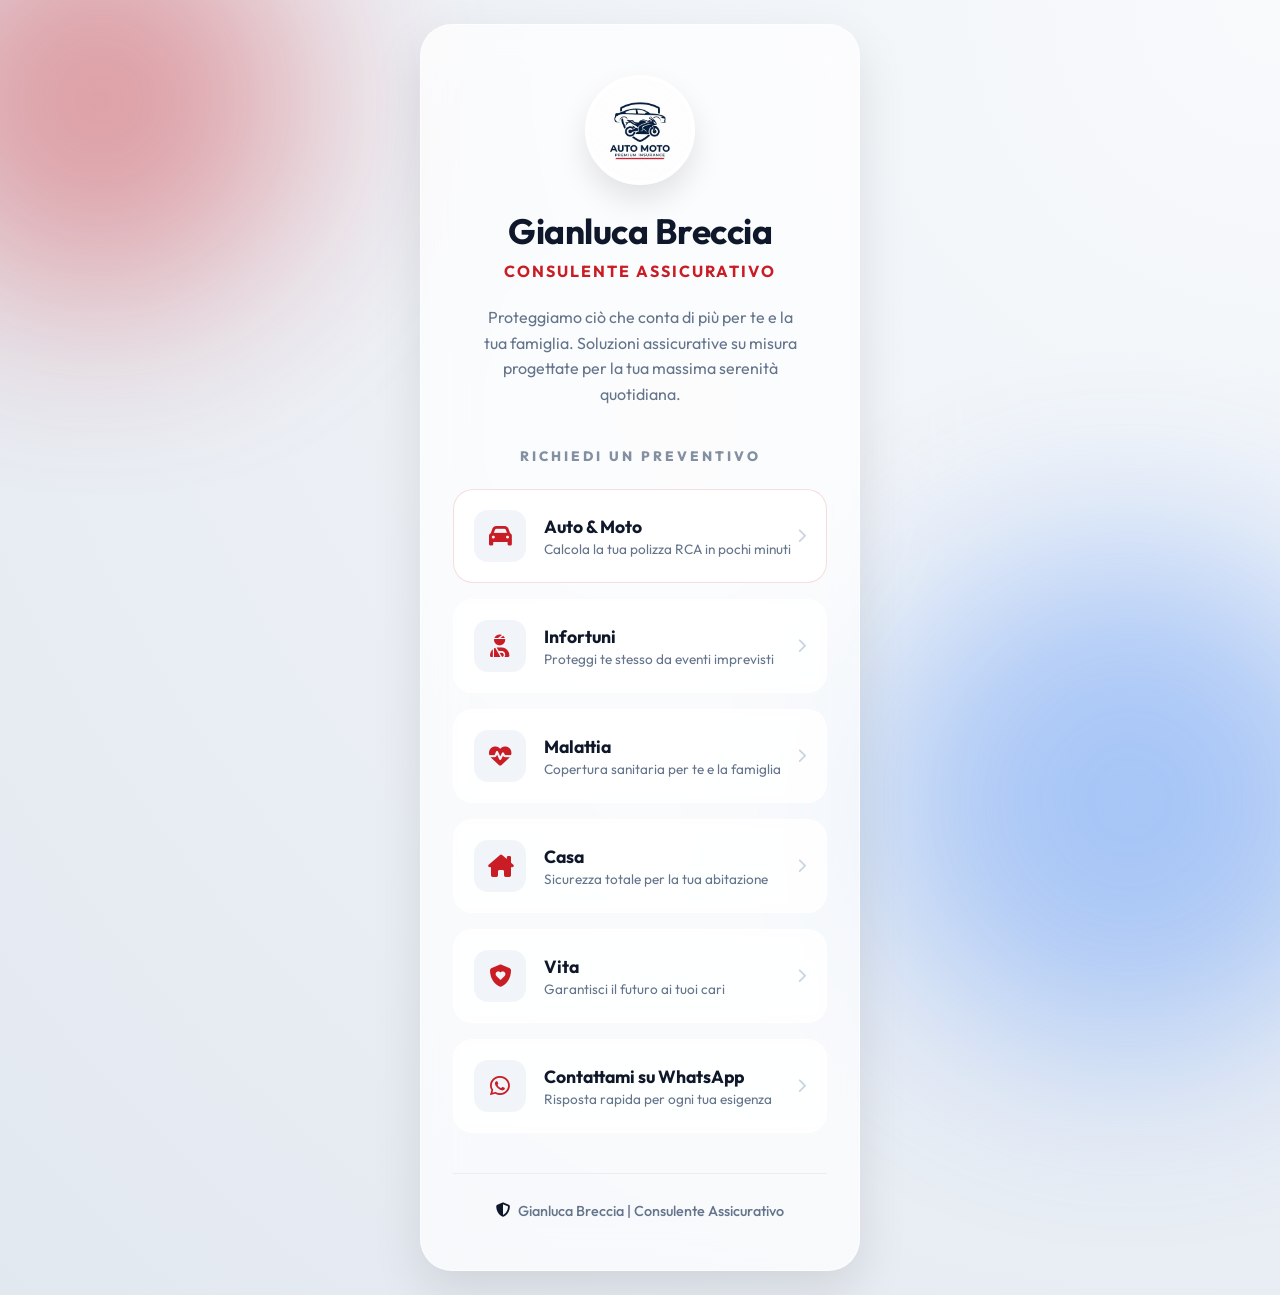
==== index.html @ ff823758 "Add files via upload" ====
<!DOCTYPE html>
<html lang="it">

<head>
    <meta charset="UTF-8">
    <meta name="viewport" content="width=device-width, initial-scale=1.0">
    <title>Gianluca Breccia | Consulente Assicurativo</title>
    <meta name="description"
        content="Gianluca Breccia, Consulente Assicurativo. Richiedi un preventivo per auto, infortuni, malattia, casa e vita. Soluzioni assicurative su misura.">
    <!-- Google Fonts -->
    <link rel="preconnect" href="https://fonts.googleapis.com">
    <link rel="preconnect" href="https://fonts.gstatic.com" crossorigin>
    <link href="https://fonts.googleapis.com/css2?family=Outfit:wght@300;400;500;600;700&display=swap" rel="stylesheet">
    <!-- Font Awesome for Icons -->
    <link rel="stylesheet" href="https://cdnjs.cloudflare.com/ajax/libs/font-awesome/6.4.0/css/all.min.css">
    <!-- Custom CSS -->
    <link rel="stylesheet" href="card-style.css">
</head>

<body>
    <div class="background-elements">
        <div class="blob blob-1"></div>
        <div class="blob blob-2"></div>
        <div class="blob blob-3"></div>
    </div>

    <main class="card-container">
        <div class="glass-card">
            <header class="card-header">
                <div class="profile-wrapper">
                    <div class="profile-image">
                        <img src="logo-auto-moto.png" alt="Logo Gianluca Breccia Assicuratore"
                            style="width: 100%; height: 100%; object-fit: cover; border-radius: 50%;">
                    </div>
                </div>
                <h1>Gianluca Breccia</h1>
                <p class="title">Consulente Assicurativo</p>
                <div class="bio">
                    <p>Proteggiamo ciò che conta di più per te e la tua famiglia. Soluzioni assicurative su misura
                        progettate per la tua massima serenità quotidiana.</p>
                </div>
            </header>

            <section class="links-section">
                <h2>Richiedi un Preventivo</h2>
                <div class="grid-links">

                    <a href="preventivo-auto.html" class="link-item highlight" id="btn-auto">
                        <div class="icon-box">
                            <i class="fa-solid fa-car"></i>
                        </div>
                        <div class="link-info">
                            <span class="link-title">Auto & Moto</span>
                            <span class="link-desc">Calcola la tua polizza RCA in pochi minuti</span>
                        </div>
                        <i class="fa-solid fa-chevron-right arrow"></i>
                    </a>

                    <a href="preventivo-infortuni.html" class="link-item" id="btn-infortuni">
                        <div class="icon-box">
                            <i class="fa-solid fa-user-injured"></i>
                        </div>
                        <div class="link-info">
                            <span class="link-title">Infortuni</span>
                            <span class="link-desc">Proteggi te stesso da eventi imprevisti</span>
                        </div>
                        <i class="fa-solid fa-chevron-right arrow"></i>
                    </a>

                    <a href="preventivo-malattia.html" class="link-item" id="btn-malattia">
                        <div class="icon-box">
                            <i class="fa-solid fa-heart-pulse"></i>
                        </div>
                        <div class="link-info">
                            <span class="link-title">Malattia</span>
                            <span class="link-desc">Copertura sanitaria per te e la famiglia</span>
                        </div>
                        <i class="fa-solid fa-chevron-right arrow"></i>
                    </a>

                    <a href="preventivo-casa.html" class="link-item" id="btn-casa">
                        <div class="icon-box">
                            <i class="fa-solid fa-house-chimney"></i>
                        </div>
                        <div class="link-info">
                            <span class="link-title">Casa</span>
                            <span class="link-desc">Sicurezza totale per la tua abitazione</span>
                        </div>
                        <i class="fa-solid fa-chevron-right arrow"></i>
                    </a>

                    <a href="preventivo-vita.html" class="link-item" id="btn-vita">
                        <div class="icon-box">
                            <i class="fa-solid fa-shield-heart"></i>
                        </div>
                        <div class="link-info">
                            <span class="link-title">Vita</span>
                            <span class="link-desc">Garantisci il futuro ai tuoi cari</span>
                        </div>
                        <i class="fa-solid fa-chevron-right arrow"></i>
                    </a>

                    <a href="https://wa.me/393282270928" class="link-item whatsapp" target="_blank" id="btn-whatsapp">
                        <div class="icon-box">
                            <i class="fa-brands fa-whatsapp"></i>
                        </div>
                        <div class="link-info">
                            <span class="link-title">Contattami su WhatsApp</span>
                            <span class="link-desc">Risposta rapida per ogni tua esigenza</span>
                        </div>
                        <i class="fa-solid fa-chevron-right arrow"></i>
                    </a>

                </div>
            </section>

            <footer class="card-footer">
                <div class="contact-info">
                    <div class="contact-item">
                        <i class="fa-solid fa-shield-halved"></i>
                        <span>Gianluca Breccia | Consulente Assicurativo</span>
                    </div>
                </div>
            </footer>
        </div>
    </main>
</body>

</html>
---- card-style.css ----
/* =========================================================================
   Digital Business Card CSS - Gianluca Brecca
   Theme: Glassmorphism / Premium Corporate
   ========================================================================= */

:root {
    --primary-color: #c91c24;
    /* More vibrant red */
    --primary-hover: #a8171d;
    --secondary-color: #0f172a;
    /* Deep navy/slate */
    --whatsapp-color: #25d366;
    --bg-gradient: radial-gradient(circle at top right, #f8fafc, #e2e8f0);
    --text-main: #0f172a;
    --text-muted: #64748b;
    --white: #ffffff;
    --glass-bg: rgba(255, 255, 255, 0.7);
    --glass-border: rgba(255, 255, 255, 0.6);
    --glass-shadow: 0 20px 50px rgba(0, 0, 0, 0.1);
    --radius-lg: 32px;
    --radius-md: 20px;
    --transition: all 0.4s cubic-bezier(0.4, 0, 0.2, 1);
}

* {
    margin: 0;
    padding: 0;
    box-sizing: border-box;
}

body {
    font-family: 'Outfit', sans-serif;
    background: var(--bg-gradient);
    color: var(--text-main);
    min-height: 100vh;
    display: flex;
    justify-content: center;
    align-items: center;
    padding: 24px;
    overflow-x: hidden;
    position: relative;
}

/* Background Elements */
.background-elements {
    position: fixed;
    top: 0;
    left: 0;
    width: 100%;
    height: 100%;
    z-index: -1;
}

.blob {
    position: absolute;
    border-radius: 50%;
    filter: blur(100px);
    opacity: 0.4;
    animation: float 15s infinite ease-in-out alternate;
}

.blob-1 {
    width: 400px;
    height: 400px;
    background: var(--primary-color);
    top: -100px;
    left: -100px;
}

.blob-2 {
    width: 500px;
    height: 500px;
    background: #3b82f6;
    /* Subtle blue */
    bottom: -150px;
    right: -100px;
    animation-delay: -7s;
}

.blob-3 {
    width: 300px;
    height: 300px;
    background: var(--white);
    top: 50%;
    left: 50%;
    transform: translate(-50%, -50%);
    animation-delay: -3s;
}

@keyframes float {
    0% {
        transform: translate(0, 0) scale(1);
    }

    100% {
        transform: translate(20px, 40px) scale(1.1);
    }
}

/* Card Container */
.card-container {
    width: 100%;
    max-width: 440px;
    z-index: 10;
}

.glass-card {
    background: var(--glass-bg);
    backdrop-filter: blur(20px);
    -webkit-backdrop-filter: blur(20px);
    border: 1px solid var(--glass-border);
    box-shadow: var(--glass-shadow);
    border-radius: var(--radius-lg);
    padding: 50px 32px;
    text-align: center;
    position: relative;
    overflow: hidden;
}

.glass-card::before {
    content: '';
    position: absolute;
    top: 0;
    left: -100%;
    width: 50%;
    height: 100%;
    background: linear-gradient(to right,
            transparent,
            rgba(255, 255, 255, 0.4),
            transparent);
    transform: skewX(-25deg);
    transition: 0.75s;
}

.glass-card:hover::before {
    left: 150%;
}

/* Header */
.card-header {
    margin-bottom: 40px;
}

.profile-wrapper {
    margin-bottom: 24px;
    display: flex;
    justify-content: center;
}

.profile-image {
    width: 110px;
    height: 110px;
    background: var(--white);
    border-radius: 50%;
    display: flex;
    justify-content: center;
    align-items: center;
    overflow: hidden;
    box-shadow: 0 15px 30px rgba(0, 0, 0, 0.1);
    border: 4px solid var(--white);
}

.card-header h1 {
    font-size: 2.2rem;
    font-weight: 700;
    margin-bottom: 8px;
    color: var(--text-main);
    letter-spacing: -0.5px;
}

.card-header .title {
    font-size: 1rem;
    color: var(--primary-color);
    font-weight: 700;
    margin-bottom: 24px;
    text-transform: uppercase;
    letter-spacing: 2px;
}

.bio {
    color: var(--text-muted);
    font-size: 1rem;
    line-height: 1.6;
    max-width: 320px;
    margin: 0 auto;
}

/* Links Section */
.links-section h2 {
    font-size: 0.85rem;
    text-transform: uppercase;
    letter-spacing: 3px;
    color: var(--text-muted);
    margin-bottom: 24px;
    font-weight: 800;
    opacity: 0.8;
}

.grid-links {
    display: flex;
    flex-direction: column;
    gap: 16px;
}

.link-item {
    display: flex;
    align-items: center;
    padding: 20px;
    background: rgba(255, 255, 255, 0.5);
    border: 1px solid rgba(255, 255, 255, 0.8);
    border-radius: var(--radius-md);
    text-decoration: none;
    color: var(--text-main);
    transition: var(--transition);
    position: relative;
    backdrop-filter: blur(5px);
}

.link-item:hover {
    transform: translateY(-5px);
    background: var(--white);
    box-shadow: 0 15px 30px rgba(0, 0, 0, 0.08);
    border-color: var(--primary-color);
}

.link-item.highlight {
    background: var(--white);
    border-color: rgba(201, 28, 36, 0.15);
}

.link-item.whatsapp:hover {
    border-color: var(--whatsapp-color);
}

.link-item.whatsapp:hover .icon-box {
    background: var(--whatsapp-color);
    color: white;
}

.icon-box {
    width: 52px;
    height: 52px;
    background: #f1f5f9;
    border-radius: 14px;
    display: flex;
    justify-content: center;
    align-items: center;
    margin-right: 18px;
    color: var(--primary-color);
    font-size: 1.4rem;
    transition: var(--transition);
}

.link-item:hover .icon-box {
    background: var(--primary-color);
    color: white;
}

.link-info {
    flex: 1;
    text-align: left;
}

.link-title {
    display: block;
    font-weight: 700;
    font-size: 1.1rem;
    margin-bottom: 2px;
}

.link-desc {
    display: block;
    font-size: 0.85rem;
    color: var(--text-muted);
}

.arrow {
    color: #cbd5e0;
    font-size: 0.9rem;
    transition: var(--transition);
}

.link-item:hover .arrow {
    color: var(--primary-color);
    transform: translateX(5px);
}

.link-item.whatsapp:hover .arrow {
    color: var(--whatsapp-color);
}

/* Footer */
.card-footer {
    margin-top: 40px;
    padding-top: 25px;
    border-top: 1px solid rgba(113, 128, 150, 0.1);
}

.contact-item {
    display: inline-flex;
    align-items: center;
    gap: 8px;
    color: var(--text-muted);
    font-size: 0.9rem;
    font-weight: 500;
}

.contact-item i {
    color: var(--secondary-color);
}

/* Small screens adjustments */
@media (max-width: 400px) {
    .glass-card {
        padding: 30px 20px;
    }
}
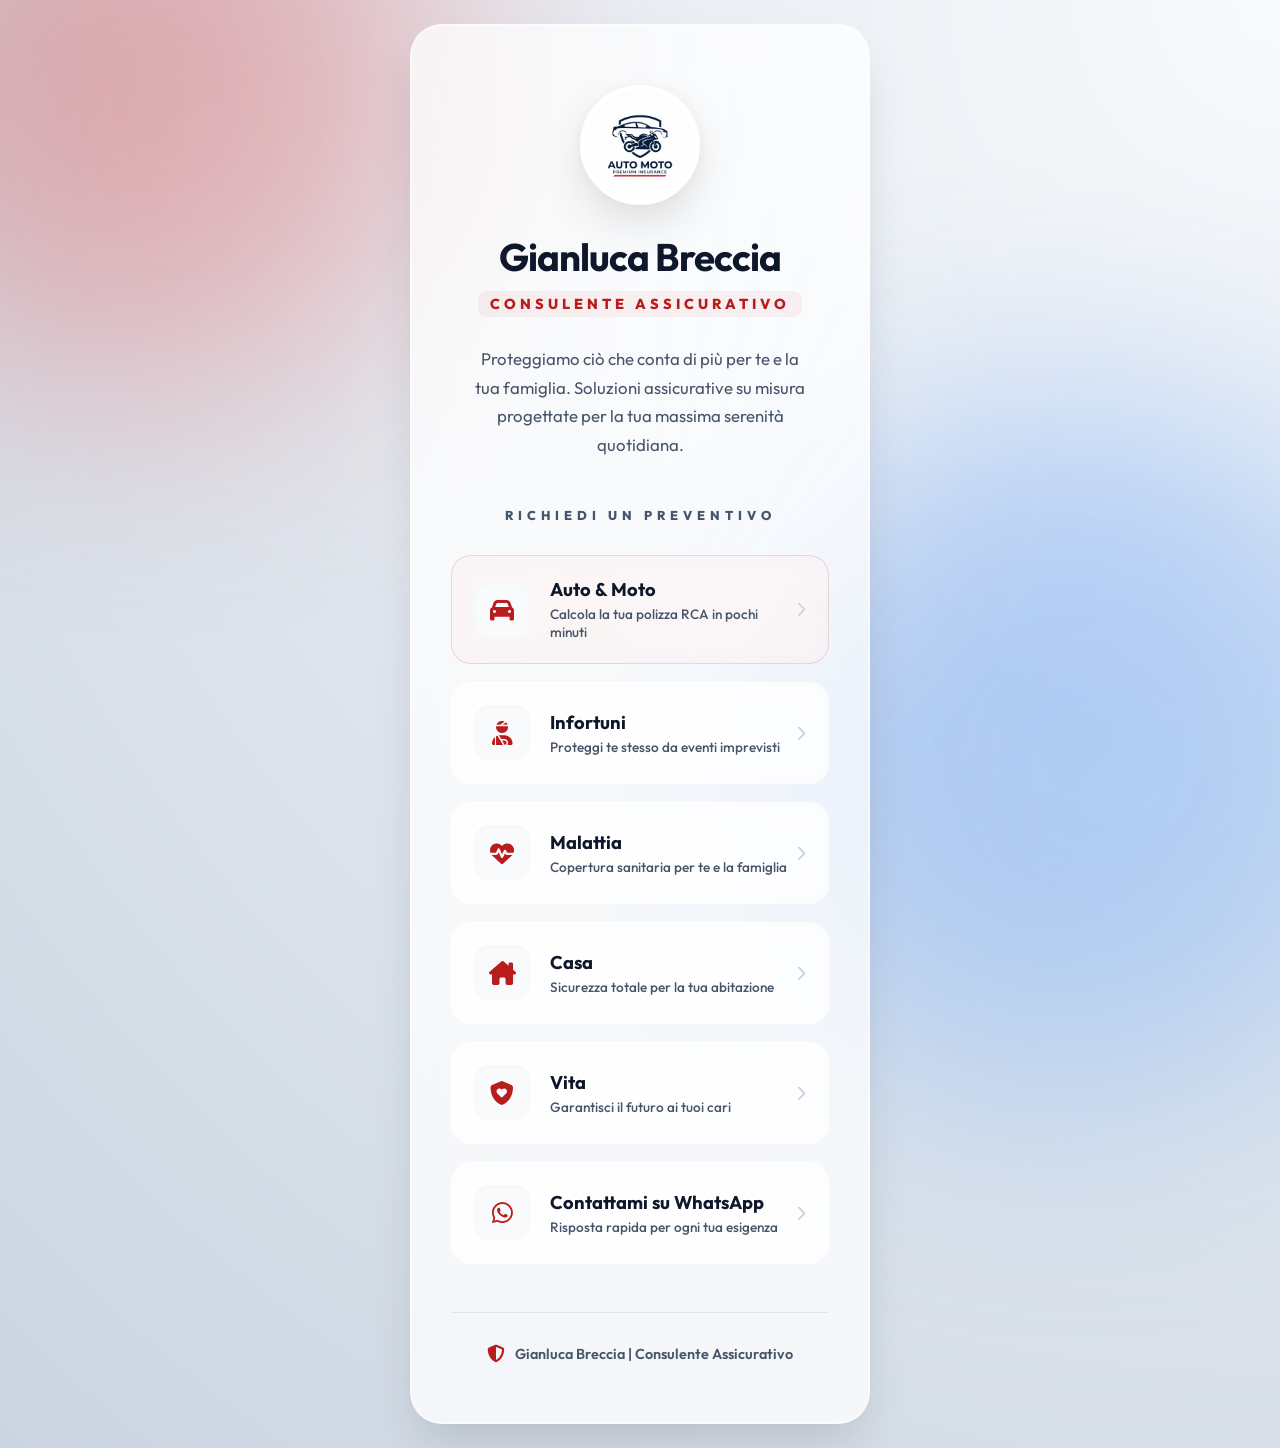
==== commit d4cf6dcc: "Add files via upload" ====
--- a/index.html
+++ b/index.html
@@ -25,27 +25,27 @@
     </div>
 
     <main class="card-container">
-        <div class="glass-card">
+        <div class="glass-card reveal">
             <header class="card-header">
-                <div class="profile-wrapper">
+                <div class="profile-wrapper reveal delay-1">
                     <div class="profile-image">
                         <img src="logo-auto-moto.png" alt="Logo Gianluca Breccia Assicuratore"
                             style="width: 100%; height: 100%; object-fit: cover; border-radius: 50%;">
                     </div>
                 </div>
-                <h1>Gianluca Breccia</h1>
-                <p class="title">Consulente Assicurativo</p>
-                <div class="bio">
+                <h1 class="reveal delay-2">Gianluca Breccia</h1>
+                <p class="title reveal delay-3">Consulente Assicurativo</p>
+                <div class="bio reveal delay-4">
                     <p>Proteggiamo ciò che conta di più per te e la tua famiglia. Soluzioni assicurative su misura
                         progettate per la tua massima serenità quotidiana.</p>
                 </div>
             </header>
 
             <section class="links-section">
-                <h2>Richiedi un Preventivo</h2>
+                <h2 class="reveal delay-5">Richiedi un Preventivo</h2>
                 <div class="grid-links">
 
-                    <a href="preventivo-auto.html" class="link-item highlight" id="btn-auto">
+                    <a href="preventivo-auto.html" class="link-item highlight reveal delay-6" id="btn-auto">
                         <div class="icon-box">
                             <i class="fa-solid fa-car"></i>
                         </div>
@@ -56,7 +56,7 @@
                         <i class="fa-solid fa-chevron-right arrow"></i>
                     </a>
 
-                    <a href="preventivo-infortuni.html" class="link-item" id="btn-infortuni">
+                    <a href="preventivo-infortuni.html" class="link-item reveal delay-7" id="btn-infortuni">
                         <div class="icon-box">
                             <i class="fa-solid fa-user-injured"></i>
                         </div>
@@ -67,7 +67,7 @@
                         <i class="fa-solid fa-chevron-right arrow"></i>
                     </a>
 
-                    <a href="preventivo-malattia.html" class="link-item" id="btn-malattia">
+                    <a href="preventivo-malattia.html" class="link-item reveal delay-7" id="btn-malattia">
                         <div class="icon-box">
                             <i class="fa-solid fa-heart-pulse"></i>
                         </div>
@@ -78,7 +78,7 @@
                         <i class="fa-solid fa-chevron-right arrow"></i>
                     </a>
 
-                    <a href="preventivo-casa.html" class="link-item" id="btn-casa">
+                    <a href="preventivo-casa.html" class="link-item reveal delay-7" id="btn-casa">
                         <div class="icon-box">
                             <i class="fa-solid fa-house-chimney"></i>
                         </div>
@@ -89,7 +89,7 @@
                         <i class="fa-solid fa-chevron-right arrow"></i>
                     </a>
 
-                    <a href="preventivo-vita.html" class="link-item" id="btn-vita">
+                    <a href="preventivo-vita.html" class="link-item reveal delay-7" id="btn-vita">
                         <div class="icon-box">
                             <i class="fa-solid fa-shield-heart"></i>
                         </div>
@@ -100,7 +100,8 @@
                         <i class="fa-solid fa-chevron-right arrow"></i>
                     </a>
 
-                    <a href="https://wa.me/393282270928" class="link-item whatsapp" target="_blank" id="btn-whatsapp">
+                    <a href="https://wa.me/393282270928" class="link-item whatsapp reveal delay-7" target="_blank"
+                        id="btn-whatsapp">
                         <div class="icon-box">
                             <i class="fa-brands fa-whatsapp"></i>
                         </div>
@@ -114,7 +115,7 @@
                 </div>
             </section>
 
-            <footer class="card-footer">
+            <footer class="card-footer reveal delay-7">
                 <div class="contact-info">
                     <div class="contact-item">
                         <i class="fa-solid fa-shield-halved"></i>
--- a/card-style.css
+++ b/card-style.css
@@ -4,22 +4,24 @@
    ========================================================================= */
 
 :root {
-    --primary-color: #c91c24;
-    /* More vibrant red */
-    --primary-hover: #a8171d;
+    --primary-color: #b91c1c;
+    /* Deep Premium Red */
+    --primary-light: #ef4444;
+    --primary-hover: #991b1b;
     --secondary-color: #0f172a;
-    /* Deep navy/slate */
-    --whatsapp-color: #25d366;
-    --bg-gradient: radial-gradient(circle at top right, #f8fafc, #e2e8f0);
+    /* Deep Navy */
+    --whatsapp-color: #22c55e;
+    --bg-gradient: radial-gradient(circle at top right, #f8fafc, #cbd5e1);
     --text-main: #0f172a;
-    --text-muted: #64748b;
+    --text-muted: #475569;
     --white: #ffffff;
-    --glass-bg: rgba(255, 255, 255, 0.7);
-    --glass-border: rgba(255, 255, 255, 0.6);
-    --glass-shadow: 0 20px 50px rgba(0, 0, 0, 0.1);
+    --glass-bg: rgba(255, 255, 255, 0.75);
+    --glass-border: rgba(255, 255, 255, 0.5);
+    --glass-shadow: 0 25px 50px -12px rgba(0, 0, 0, 0.15);
+    --inner-glow: inset 0 0 0 1px rgba(255, 255, 255, 0.4);
     --radius-lg: 32px;
     --radius-md: 20px;
-    --transition: all 0.4s cubic-bezier(0.4, 0, 0.2, 1);
+    --transition: all 0.5s cubic-bezier(0.4, 0, 0.2, 1);
 }
 
 * {
@@ -54,206 +56,290 @@
 .blob {
     position: absolute;
     border-radius: 50%;
-    filter: blur(100px);
-    opacity: 0.4;
-    animation: float 15s infinite ease-in-out alternate;
+    filter: blur(120px);
+    opacity: 0.35;
+    animation: float 20s infinite ease-in-out alternate;
 }
 
 .blob-1 {
+    width: 600px;
+    height: 600px;
+    background: linear-gradient(135deg, var(--primary-color), #f87171);
+    top: -200px;
+    left: -150px;
+}
+
+.blob-2 {
+    width: 700px;
+    height: 700px;
+    background: linear-gradient(135deg, #3b82f6, #60a5fa);
+    bottom: -200px;
+    right: -150px;
+    animation-delay: -10s;
+}
+
+.blob-3 {
     width: 400px;
     height: 400px;
-    background: var(--primary-color);
-    top: -100px;
-    left: -100px;
-}
-
-.blob-2 {
-    width: 500px;
-    height: 500px;
-    background: #3b82f6;
-    /* Subtle blue */
-    bottom: -150px;
-    right: -100px;
-    animation-delay: -7s;
-}
-
-.blob-3 {
-    width: 300px;
-    height: 300px;
     background: var(--white);
     top: 50%;
     left: 50%;
     transform: translate(-50%, -50%);
-    animation-delay: -3s;
+    animation-delay: -5s;
+    opacity: 0.2;
 }
 
 @keyframes float {
     0% {
-        transform: translate(0, 0) scale(1);
+        transform: translate(0, 0) scale(1) rotate(0deg);
+    }
+
+    33% {
+        transform: translate(30px, 50px) scale(1.1) rotate(5deg);
+    }
+
+    66% {
+        transform: translate(-20px, 20px) scale(0.9) rotate(-5deg);
     }
 
     100% {
-        transform: translate(20px, 40px) scale(1.1);
-    }
+        transform: translate(0, 0) scale(1) rotate(0deg);
+    }
+}
+
+/* Entrance Animations */
+@keyframes fadeInUp {
+    from {
+        opacity: 0;
+        transform: translateY(30px);
+    }
+
+    to {
+        opacity: 1;
+        transform: translateY(0);
+    }
+}
+
+.reveal {
+    opacity: 0;
+    animation: fadeInUp 0.8s cubic-bezier(0.22, 1, 0.36, 1) forwards;
+}
+
+.delay-1 {
+    animation-delay: 0.1s;
+}
+
+.delay-2 {
+    animation-delay: 0.2s;
+}
+
+.delay-3 {
+    animation-delay: 0.3s;
+}
+
+.delay-4 {
+    animation-delay: 0.4s;
+}
+
+.delay-5 {
+    animation-delay: 0.5s;
+}
+
+.delay-6 {
+    animation-delay: 0.6s;
+}
+
+.delay-7 {
+    animation-delay: 0.7s;
 }
 
 /* Card Container */
 .card-container {
     width: 100%;
-    max-width: 440px;
+    max-width: 460px;
     z-index: 10;
 }
 
 .glass-card {
     background: var(--glass-bg);
-    backdrop-filter: blur(20px);
-    -webkit-backdrop-filter: blur(20px);
+    backdrop-filter: blur(25px);
+    -webkit-backdrop-filter: blur(25px);
     border: 1px solid var(--glass-border);
-    box-shadow: var(--glass-shadow);
+    box-shadow: var(--glass-shadow), var(--inner-glow);
     border-radius: var(--radius-lg);
-    padding: 50px 32px;
+    padding: 60px 40px;
     text-align: center;
     position: relative;
     overflow: hidden;
-}
-
-.glass-card::before {
+    transition: var(--transition);
+}
+
+.glass-card:hover {
+    box-shadow: 0 40px 80px -20px rgba(0, 0, 0, 0.2), var(--inner-glow);
+    border-color: rgba(255, 255, 255, 0.8);
+}
+
+.glass-card::after {
     content: '';
     position: absolute;
-    top: 0;
-    left: -100%;
-    width: 50%;
-    height: 100%;
-    background: linear-gradient(to right,
+    top: -50%;
+    left: -50%;
+    width: 200%;
+    height: 200%;
+    background: conic-gradient(from 0deg,
             transparent,
-            rgba(255, 255, 255, 0.4),
-            transparent);
-    transform: skewX(-25deg);
-    transition: 0.75s;
-}
-
-.glass-card:hover::before {
-    left: 150%;
+            rgba(255, 255, 255, 0.1),
+            transparent 20%);
+    animation: rotate 15s linear infinite;
+    pointer-events: none;
+    z-index: -1;
+}
+
+@keyframes rotate {
+    from {
+        transform: rotate(0deg);
+    }
+
+    to {
+        transform: rotate(360deg);
+    }
 }
 
 /* Header */
 .card-header {
-    margin-bottom: 40px;
+    margin-bottom: 48px;
 }
 
 .profile-wrapper {
-    margin-bottom: 24px;
+    margin-bottom: 28px;
     display: flex;
     justify-content: center;
+    position: relative;
+}
+
+.profile-wrapper::after {
+    content: '';
+    position: absolute;
+    width: 140px;
+    height: 140px;
+    background: radial-gradient(circle, var(--primary-light), transparent 70%);
+    opacity: 0.2;
+    z-index: -1;
+    top: 50%;
+    left: 50%;
+    transform: translate(-50%, -50%);
 }
 
 .profile-image {
-    width: 110px;
-    height: 110px;
+    width: 120px;
+    height: 120px;
     background: var(--white);
     border-radius: 50%;
     display: flex;
     justify-content: center;
     align-items: center;
     overflow: hidden;
-    box-shadow: 0 15px 30px rgba(0, 0, 0, 0.1);
-    border: 4px solid var(--white);
+    box-shadow: 0 20px 40px rgba(0, 0, 0, 0.1);
+    border: 5px solid var(--white);
+    transition: var(--transition);
+}
+
+.glass-card:hover .profile-image {
+    transform: scale(1.05);
+    box-shadow: 0 30px 60px rgba(0, 0, 0, 0.15);
 }
 
 .card-header h1 {
-    font-size: 2.2rem;
+    font-size: 2.4rem;
     font-weight: 700;
-    margin-bottom: 8px;
+    margin-bottom: 10px;
     color: var(--text-main);
-    letter-spacing: -0.5px;
+    letter-spacing: -1px;
 }
 
 .card-header .title {
-    font-size: 1rem;
+    font-size: 0.9rem;
     color: var(--primary-color);
-    font-weight: 700;
-    margin-bottom: 24px;
+    font-weight: 800;
+    margin-bottom: 28px;
     text-transform: uppercase;
-    letter-spacing: 2px;
+    letter-spacing: 4px;
+    display: inline-block;
+    padding: 4px 12px;
+    background: rgba(185, 28, 28, 0.05);
+    border-radius: 8px;
 }
 
 .bio {
     color: var(--text-muted);
-    font-size: 1rem;
-    line-height: 1.6;
-    max-width: 320px;
+    font-size: 1.05rem;
+    line-height: 1.7;
+    max-width: 340px;
     margin: 0 auto;
 }
 
 /* Links Section */
 .links-section h2 {
-    font-size: 0.85rem;
+    font-size: 0.8rem;
     text-transform: uppercase;
-    letter-spacing: 3px;
+    letter-spacing: 5px;
     color: var(--text-muted);
-    margin-bottom: 24px;
+    margin-bottom: 32px;
     font-weight: 800;
-    opacity: 0.8;
+    opacity: 0.6;
 }
 
 .grid-links {
     display: flex;
     flex-direction: column;
-    gap: 16px;
+    gap: 18px;
 }
 
 .link-item {
     display: flex;
     align-items: center;
-    padding: 20px;
-    background: rgba(255, 255, 255, 0.5);
-    border: 1px solid rgba(255, 255, 255, 0.8);
+    padding: 22px;
+    background: rgba(255, 255, 255, 0.45);
+    border: 1px solid rgba(255, 255, 255, 0.7);
     border-radius: var(--radius-md);
     text-decoration: none;
     color: var(--text-main);
     transition: var(--transition);
     position: relative;
-    backdrop-filter: blur(5px);
+    backdrop-filter: blur(10px);
 }
 
 .link-item:hover {
-    transform: translateY(-5px);
+    transform: translateY(-8px) scale(1.02);
     background: var(--white);
-    box-shadow: 0 15px 30px rgba(0, 0, 0, 0.08);
+    box-shadow: 0 20px 40px rgba(0, 0, 0, 0.1);
     border-color: var(--primary-color);
 }
 
 .link-item.highlight {
-    background: var(--white);
-    border-color: rgba(201, 28, 36, 0.15);
-}
-
-.link-item.whatsapp:hover {
-    border-color: var(--whatsapp-color);
-}
-
-.link-item.whatsapp:hover .icon-box {
-    background: var(--whatsapp-color);
-    color: white;
+    background: rgba(185, 28, 28, 0.03);
+    border-color: rgba(185, 28, 28, 0.15);
 }
 
 .icon-box {
-    width: 52px;
-    height: 52px;
-    background: #f1f5f9;
-    border-radius: 14px;
+    width: 56px;
+    height: 56px;
+    background: #f8fafc;
+    border-radius: 16px;
     display: flex;
     justify-content: center;
     align-items: center;
-    margin-right: 18px;
+    margin-right: 20px;
     color: var(--primary-color);
-    font-size: 1.4rem;
-    transition: var(--transition);
+    font-size: 1.5rem;
+    transition: var(--transition);
+    box-shadow: inset 0 2px 4px rgba(0, 0, 0, 0.02);
 }
 
 .link-item:hover .icon-box {
     background: var(--primary-color);
     color: white;
+    transform: rotate(-5deg);
 }
 
 .link-info {
@@ -264,25 +350,44 @@
 .link-title {
     display: block;
     font-weight: 700;
-    font-size: 1.1rem;
-    margin-bottom: 2px;
+    font-size: 1.15rem;
+    margin-bottom: 4px;
+    transition: color 0.3s;
+}
+
+.link-item:hover .link-title {
+    color: var(--primary-color);
 }
 
 .link-desc {
     display: block;
     font-size: 0.85rem;
     color: var(--text-muted);
+    font-weight: 500;
 }
 
 .arrow {
-    color: #cbd5e0;
-    font-size: 0.9rem;
+    color: #cbd5e1;
+    font-size: 0.95rem;
     transition: var(--transition);
 }
 
 .link-item:hover .arrow {
     color: var(--primary-color);
-    transform: translateX(5px);
+    transform: translateX(8px);
+}
+
+.link-item.whatsapp:hover {
+    border-color: var(--whatsapp-color);
+}
+
+.link-item.whatsapp:hover .icon-box {
+    background: var(--whatsapp-color);
+    color: white;
+}
+
+.link-item.whatsapp:hover .link-title {
+    color: var(--whatsapp-color);
 }
 
 .link-item.whatsapp:hover .arrow {
@@ -291,27 +396,50 @@
 
 /* Footer */
 .card-footer {
-    margin-top: 40px;
-    padding-top: 25px;
-    border-top: 1px solid rgba(113, 128, 150, 0.1);
+    margin-top: 48px;
+    padding-top: 32px;
+    border-top: 1px solid rgba(113, 128, 150, 0.15);
+}
+
+.contact-info {
+    display: flex;
+    justify-content: center;
+    gap: 20px;
 }
 
 .contact-item {
     display: inline-flex;
     align-items: center;
-    gap: 8px;
+    gap: 10px;
     color: var(--text-muted);
     font-size: 0.9rem;
-    font-weight: 500;
+    font-weight: 600;
+    transition: var(--transition);
 }
 
 .contact-item i {
-    color: var(--secondary-color);
+    color: var(--primary-color);
+    font-size: 1.1rem;
 }
 
 /* Small screens adjustments */
-@media (max-width: 400px) {
+@media (max-width: 480px) {
     .glass-card {
-        padding: 30px 20px;
+        padding: 40px 24px;
+        border-radius: 24px;
+    }
+
+    .card-header h1 {
+        font-size: 2rem;
+    }
+
+    .link-item {
+        padding: 18px;
+    }
+
+    .icon-box {
+        width: 48px;
+        height: 48px;
+        margin-right: 14px;
     }
 }
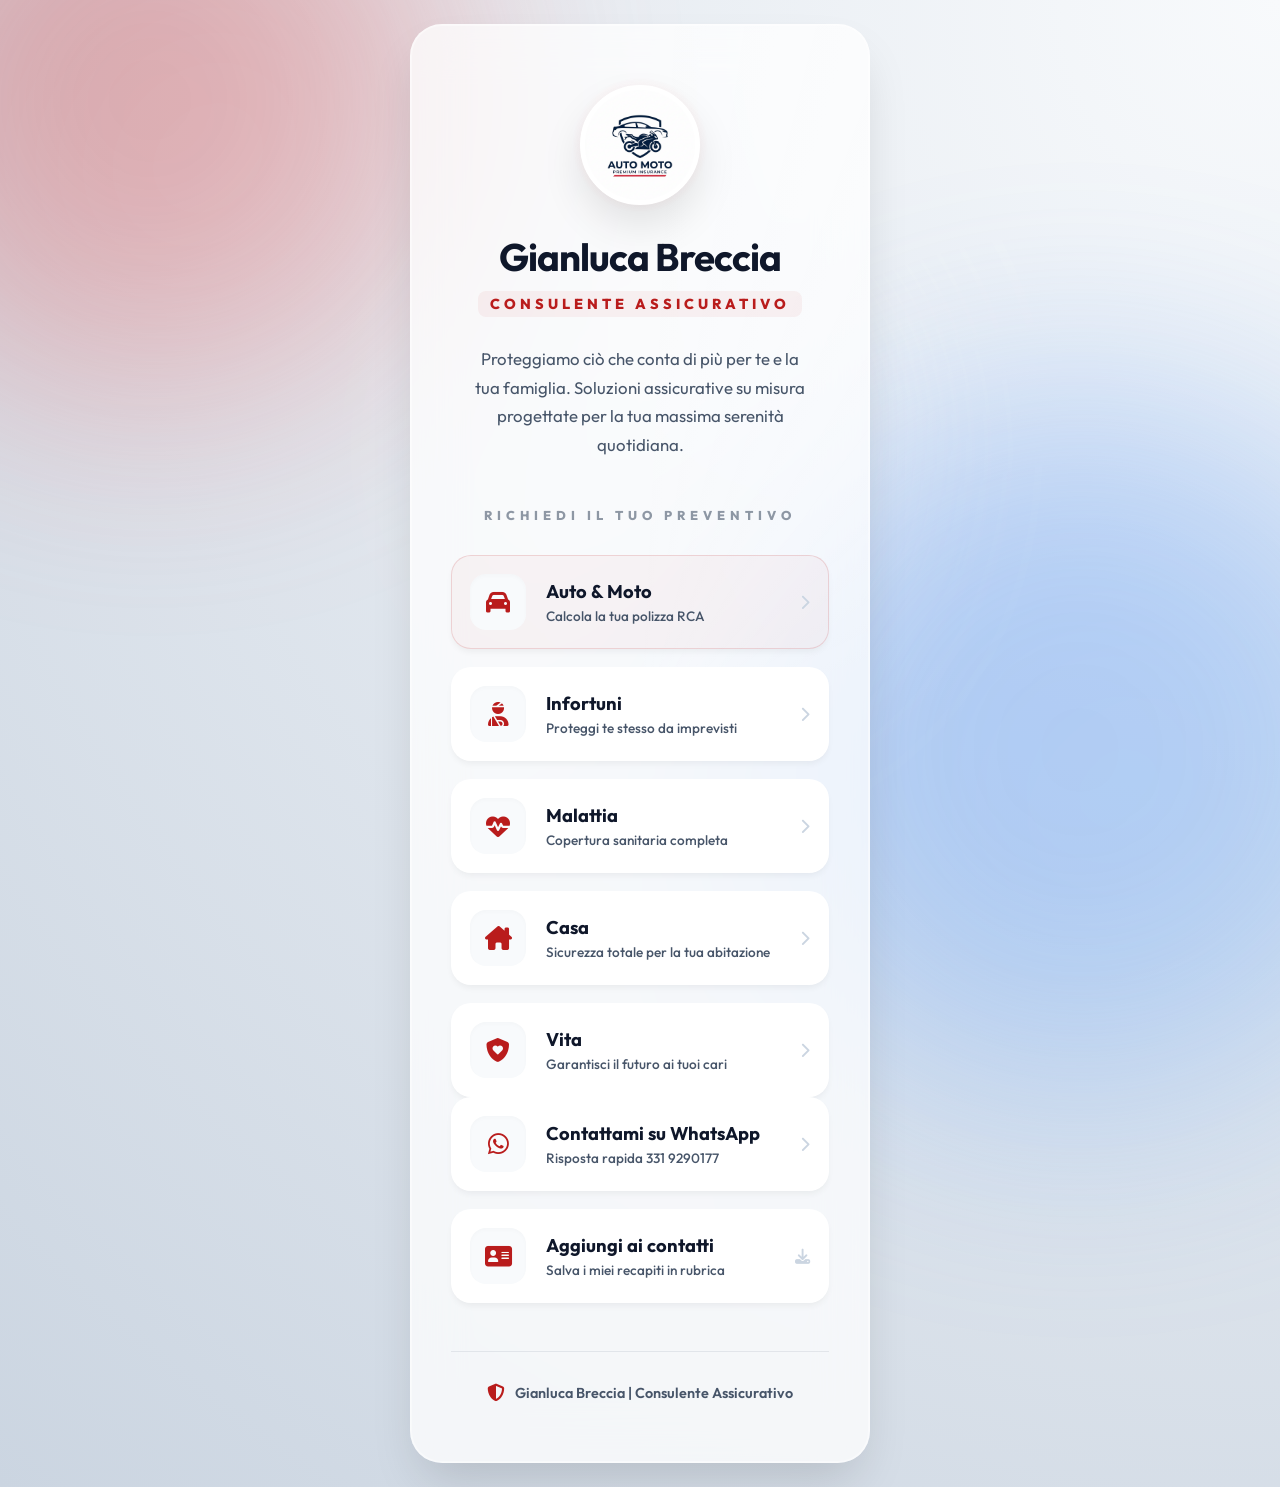
==== commit fb2c6dd9: "Add files via upload" ====
--- a/index.html
+++ b/index.html
@@ -42,76 +42,89 @@
             </header>
 
             <section class="links-section">
-                <h2 class="reveal delay-5">Richiedi un Preventivo</h2>
+                <div class="quote-group reveal delay-5">
+                    <h2>Richiedi il tuo preventivo</h2>
+                    <div class="grid-links">
+                        <a href="preventivo-auto.html" class="link-item highlight reveal delay-6" id="btn-auto">
+                            <div class="icon-box">
+                                <i class="fa-solid fa-car"></i>
+                            </div>
+                            <div class="link-info">
+                                <span class="link-title">Auto & Moto</span>
+                                <span class="link-desc">Calcola la tua polizza RCA</span>
+                            </div>
+                            <i class="fa-solid fa-chevron-right arrow"></i>
+                        </a>
+
+                        <a href="preventivo-infortuni.html" class="link-item reveal delay-7" id="btn-infortuni">
+                            <div class="icon-box">
+                                <i class="fa-solid fa-user-injured"></i>
+                            </div>
+                            <div class="link-info">
+                                <span class="link-title">Infortuni</span>
+                                <span class="link-desc">Proteggi te stesso da imprevisti</span>
+                            </div>
+                            <i class="fa-solid fa-chevron-right arrow"></i>
+                        </a>
+
+                        <a href="preventivo-malattia.html" class="link-item reveal delay-7" id="btn-malattia">
+                            <div class="icon-box">
+                                <i class="fa-solid fa-heart-pulse"></i>
+                            </div>
+                            <div class="link-info">
+                                <span class="link-title">Malattia</span>
+                                <span class="link-desc">Copertura sanitaria completa</span>
+                            </div>
+                            <i class="fa-solid fa-chevron-right arrow"></i>
+                        </a>
+
+                        <a href="preventivo-casa.html" class="link-item reveal delay-7" id="btn-casa">
+                            <div class="icon-box">
+                                <i class="fa-solid fa-house-chimney"></i>
+                            </div>
+                            <div class="link-info">
+                                <span class="link-title">Casa</span>
+                                <span class="link-desc">Sicurezza totale per la tua abitazione</span>
+                            </div>
+                            <i class="fa-solid fa-chevron-right arrow"></i>
+                        </a>
+
+                        <a href="preventivo-vita.html" class="link-item reveal delay-7" id="btn-vita">
+                            <div class="icon-box">
+                                <i class="fa-solid fa-shield-heart"></i>
+                            </div>
+                            <div class="link-info">
+                                <span class="link-title">Vita</span>
+                                <span class="link-desc">Garantisci il futuro ai tuoi cari</span>
+                            </div>
+                            <i class="fa-solid fa-chevron-right arrow"></i>
+                        </a>
+                    </div>
+                </div>
+
                 <div class="grid-links">
-
-                    <a href="preventivo-auto.html" class="link-item highlight reveal delay-6" id="btn-auto">
-                        <div class="icon-box">
-                            <i class="fa-solid fa-car"></i>
-                        </div>
-                        <div class="link-info">
-                            <span class="link-title">Auto & Moto</span>
-                            <span class="link-desc">Calcola la tua polizza RCA in pochi minuti</span>
-                        </div>
-                        <i class="fa-solid fa-chevron-right arrow"></i>
-                    </a>
-
-                    <a href="preventivo-infortuni.html" class="link-item reveal delay-7" id="btn-infortuni">
-                        <div class="icon-box">
-                            <i class="fa-solid fa-user-injured"></i>
-                        </div>
-                        <div class="link-info">
-                            <span class="link-title">Infortuni</span>
-                            <span class="link-desc">Proteggi te stesso da eventi imprevisti</span>
-                        </div>
-                        <i class="fa-solid fa-chevron-right arrow"></i>
-                    </a>
-
-                    <a href="preventivo-malattia.html" class="link-item reveal delay-7" id="btn-malattia">
-                        <div class="icon-box">
-                            <i class="fa-solid fa-heart-pulse"></i>
-                        </div>
-                        <div class="link-info">
-                            <span class="link-title">Malattia</span>
-                            <span class="link-desc">Copertura sanitaria per te e la famiglia</span>
-                        </div>
-                        <i class="fa-solid fa-chevron-right arrow"></i>
-                    </a>
-
-                    <a href="preventivo-casa.html" class="link-item reveal delay-7" id="btn-casa">
-                        <div class="icon-box">
-                            <i class="fa-solid fa-house-chimney"></i>
-                        </div>
-                        <div class="link-info">
-                            <span class="link-title">Casa</span>
-                            <span class="link-desc">Sicurezza totale per la tua abitazione</span>
-                        </div>
-                        <i class="fa-solid fa-chevron-right arrow"></i>
-                    </a>
-
-                    <a href="preventivo-vita.html" class="link-item reveal delay-7" id="btn-vita">
-                        <div class="icon-box">
-                            <i class="fa-solid fa-shield-heart"></i>
-                        </div>
-                        <div class="link-info">
-                            <span class="link-title">Vita</span>
-                            <span class="link-desc">Garantisci il futuro ai tuoi cari</span>
-                        </div>
-                        <i class="fa-solid fa-chevron-right arrow"></i>
-                    </a>
-
-                    <a href="https://wa.me/393282270928" class="link-item whatsapp reveal delay-7" target="_blank"
+                    <a href="https://wa.me/393319290177" class="link-item whatsapp reveal delay-7" target="_blank"
                         id="btn-whatsapp">
                         <div class="icon-box">
                             <i class="fa-brands fa-whatsapp"></i>
                         </div>
                         <div class="link-info">
                             <span class="link-title">Contattami su WhatsApp</span>
-                            <span class="link-desc">Risposta rapida per ogni tua esigenza</span>
+                            <span class="link-desc">Risposta rapida 331 9290177</span>
                         </div>
                         <i class="fa-solid fa-chevron-right arrow"></i>
                     </a>
 
+                    <a href="g_breccia.vcf" class="link-item reveal delay-7" id="btn-vcard" download>
+                        <div class="icon-box">
+                            <i class="fa-solid fa-address-card"></i>
+                        </div>
+                        <div class="link-info">
+                            <span class="link-title">Aggiungi ai contatti</span>
+                            <span class="link-desc">Salva i miei recapiti in rubrica</span>
+                        </div>
+                        <i class="fa-solid fa-download arrow"></i>
+                    </a>
                 </div>
             </section>
 
--- a/card-style.css
+++ b/card-style.css
@@ -245,8 +245,9 @@
 }
 
 .glass-card:hover .profile-image {
-    transform: scale(1.05);
-    box-shadow: 0 30px 60px rgba(0, 0, 0, 0.15);
+    --radius-lg: 24px;
+    --radius-md: 12px;
+    --transition: all 0.4s cubic-bezier(0.4, 0, 0.2, 1);
 }
 
 .card-header h1 {
@@ -298,15 +299,15 @@
 .link-item {
     display: flex;
     align-items: center;
-    padding: 22px;
-    background: rgba(255, 255, 255, 0.45);
-    border: 1px solid rgba(255, 255, 255, 0.7);
+    padding: 18px;
+    background: var(--white);
+    border: 1px solid rgba(255, 255, 255, 0.8);
     border-radius: var(--radius-md);
     text-decoration: none;
     color: var(--text-main);
     transition: var(--transition);
     position: relative;
-    backdrop-filter: blur(10px);
+    box-shadow: 0 4px 6px -1px rgba(0, 0, 0, 0.05);
 }
 
 .link-item:hover {
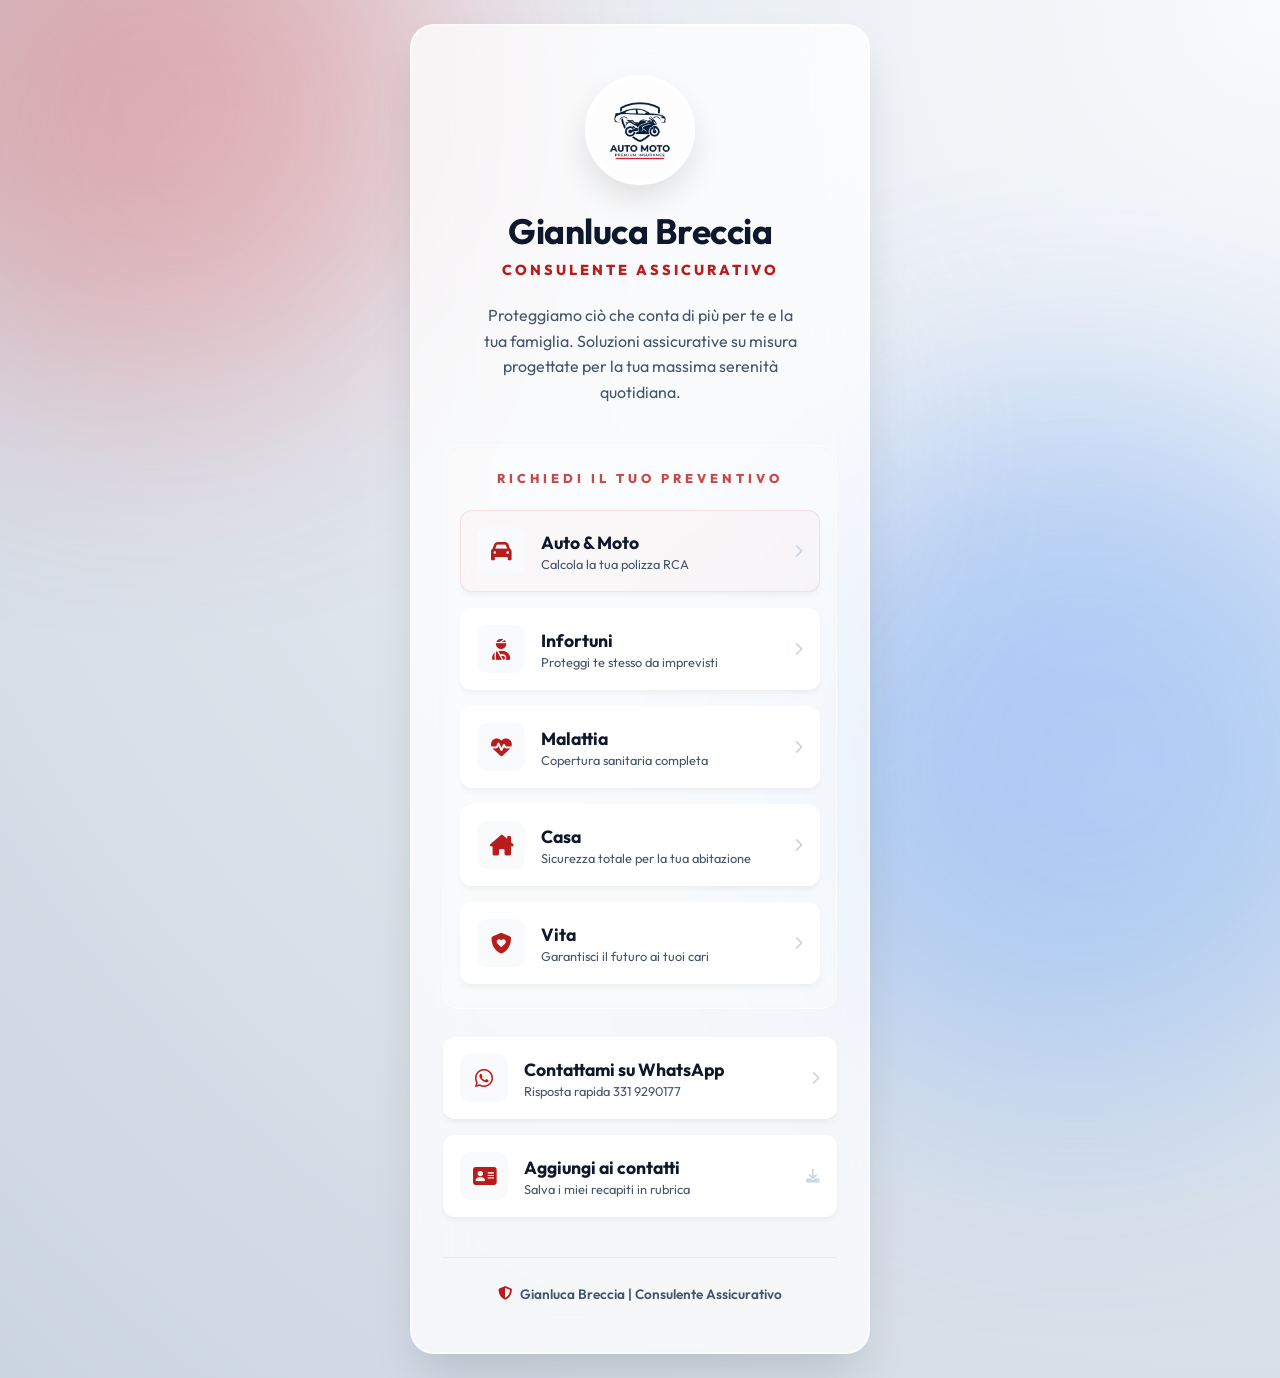
==== commit 19449875: "Add files via upload" ====
--- a/index.html
+++ b/index.html
@@ -42,6 +42,7 @@
             </header>
 
             <section class="links-section">
+                <!-- Gruppo Preventivi -->
                 <div class="quote-group reveal delay-5">
                     <h2>Richiedi il tuo preventivo</h2>
                     <div class="grid-links">
@@ -102,6 +103,7 @@
                     </div>
                 </div>
 
+                <!-- Azioni di Contatto -->
                 <div class="grid-links">
                     <a href="https://wa.me/393319290177" class="link-item whatsapp reveal delay-7" target="_blank"
                         id="btn-whatsapp">
--- a/card-style.css
+++ b/card-style.css
@@ -1,6 +1,6 @@
 /* =========================================================================
    Digital Business Card CSS - Gianluca Brecca
-   Theme: Glassmorphism / Premium Corporate
+   Theme: Glassmorphism / Premium Corporate Refined
    ========================================================================= */
 
 :root {
@@ -19,9 +19,9 @@
     --glass-border: rgba(255, 255, 255, 0.5);
     --glass-shadow: 0 25px 50px -12px rgba(0, 0, 0, 0.15);
     --inner-glow: inset 0 0 0 1px rgba(255, 255, 255, 0.4);
-    --radius-lg: 32px;
-    --radius-md: 20px;
-    --transition: all 0.5s cubic-bezier(0.4, 0, 0.2, 1);
+    --radius-lg: 24px;
+    --radius-md: 12px;
+    --transition: all 0.4s cubic-bezier(0.4, 0, 0.2, 1);
 }
 
 * {
@@ -167,7 +167,7 @@
     border: 1px solid var(--glass-border);
     box-shadow: var(--glass-shadow), var(--inner-glow);
     border-radius: var(--radius-lg);
-    padding: 60px 40px;
+    padding: 50px 32px;
     text-align: center;
     position: relative;
     overflow: hidden;
@@ -179,127 +179,91 @@
     border-color: rgba(255, 255, 255, 0.8);
 }
 
-.glass-card::after {
-    content: '';
-    position: absolute;
-    top: -50%;
-    left: -50%;
-    width: 200%;
-    height: 200%;
-    background: conic-gradient(from 0deg,
-            transparent,
-            rgba(255, 255, 255, 0.1),
-            transparent 20%);
-    animation: rotate 15s linear infinite;
-    pointer-events: none;
-    z-index: -1;
-}
-
-@keyframes rotate {
-    from {
-        transform: rotate(0deg);
-    }
-
-    to {
-        transform: rotate(360deg);
-    }
-}
-
 /* Header */
 .card-header {
-    margin-bottom: 48px;
+    margin-bottom: 40px;
 }
 
 .profile-wrapper {
-    margin-bottom: 28px;
+    margin-bottom: 24px;
     display: flex;
     justify-content: center;
     position: relative;
 }
 
-.profile-wrapper::after {
-    content: '';
-    position: absolute;
-    width: 140px;
-    height: 140px;
-    background: radial-gradient(circle, var(--primary-light), transparent 70%);
-    opacity: 0.2;
-    z-index: -1;
-    top: 50%;
-    left: 50%;
-    transform: translate(-50%, -50%);
-}
-
 .profile-image {
-    width: 120px;
-    height: 120px;
+    width: 110px;
+    height: 110px;
     background: var(--white);
     border-radius: 50%;
     display: flex;
     justify-content: center;
     align-items: center;
     overflow: hidden;
-    box-shadow: 0 20px 40px rgba(0, 0, 0, 0.1);
-    border: 5px solid var(--white);
+    box-shadow: 0 15px 30px rgba(0, 0, 0, 0.1);
+    border: 4px solid var(--white);
     transition: var(--transition);
 }
 
 .glass-card:hover .profile-image {
-    --radius-lg: 24px;
-    --radius-md: 12px;
-    --transition: all 0.4s cubic-bezier(0.4, 0, 0.2, 1);
+    transform: scale(1.05);
 }
 
 .card-header h1 {
-    font-size: 2.4rem;
+    font-size: 2.2rem;
     font-weight: 700;
-    margin-bottom: 10px;
+    margin-bottom: 8px;
     color: var(--text-main);
-    letter-spacing: -1px;
+    letter-spacing: -0.5px;
 }
 
 .card-header .title {
     font-size: 0.9rem;
     color: var(--primary-color);
     font-weight: 800;
+    margin-bottom: 24px;
+    text-transform: uppercase;
+    letter-spacing: 3px;
+}
+
+.bio {
+    color: var(--text-muted);
+    font-size: 1rem;
+    line-height: 1.6;
+    max-width: 320px;
+    margin: 0 auto;
+}
+
+/* Quote Group Container */
+.quote-group {
+    background: rgba(255, 255, 255, 0.35);
+    border: 1px solid rgba(255, 255, 255, 0.5);
+    border-radius: 16px;
+    padding: 24px 16px;
     margin-bottom: 28px;
+    box-shadow: inset 0 2px 10px rgba(0, 0, 0, 0.02);
+}
+
+.quote-group h2 {
+    font-size: 0.8rem;
     text-transform: uppercase;
     letter-spacing: 4px;
-    display: inline-block;
-    padding: 4px 12px;
-    background: rgba(185, 28, 28, 0.05);
-    border-radius: 8px;
-}
-
-.bio {
-    color: var(--text-muted);
-    font-size: 1.05rem;
-    line-height: 1.7;
-    max-width: 340px;
-    margin: 0 auto;
-}
-
-/* Links Section */
-.links-section h2 {
-    font-size: 0.8rem;
-    text-transform: uppercase;
-    letter-spacing: 5px;
-    color: var(--text-muted);
-    margin-bottom: 32px;
+    color: var(--primary-color);
+    margin-bottom: 24px;
     font-weight: 800;
-    opacity: 0.6;
+    opacity: 0.8;
 }
 
 .grid-links {
     display: flex;
     flex-direction: column;
-    gap: 18px;
+    gap: 16px;
 }
 
 .link-item {
     display: flex;
     align-items: center;
-    padding: 18px;
+    padding: 16px;
     background: var(--white);
     border: 1px solid rgba(255, 255, 255, 0.8);
     border-radius: var(--radius-md);
@@ -311,36 +275,33 @@
 }
 
 .link-item:hover {
-    transform: translateY(-8px) scale(1.02);
-    background: var(--white);
-    box-shadow: 0 20px 40px rgba(0, 0, 0, 0.1);
+    transform: translateY(-5px);
+    box-shadow: 0 15px 30px rgba(0, 0, 0, 0.1);
     border-color: var(--primary-color);
 }
 
 .link-item.highlight {
-    background: rgba(185, 28, 28, 0.03);
-    border-color: rgba(185, 28, 28, 0.15);
+    background: rgba(185, 28, 28, 0.02);
+    border-color: rgba(185, 28, 28, 0.1);
 }
 
 .icon-box {
-    width: 56px;
-    height: 56px;
+    width: 48px;
+    height: 48px;
     background: #f8fafc;
-    border-radius: 16px;
+    border-radius: 10px;
     display: flex;
     justify-content: center;
     align-items: center;
-    margin-right: 20px;
-    color: var(--primary-color);
-    font-size: 1.5rem;
-    transition: var(--transition);
-    box-shadow: inset 0 2px 4px rgba(0, 0, 0, 0.02);
+    margin-right: 16px;
+    color: var(--primary-color);
+    font-size: 1.3rem;
+    transition: var(--transition);
 }
 
 .link-item:hover .icon-box {
     background: var(--primary-color);
     color: white;
-    transform: rotate(-5deg);
 }
 
 .link-info {
@@ -351,35 +312,34 @@
 .link-title {
     display: block;
     font-weight: 700;
-    font-size: 1.15rem;
-    margin-bottom: 4px;
-    transition: color 0.3s;
-}
-
-.link-item:hover .link-title {
-    color: var(--primary-color);
+    font-size: 1.1rem;
+    margin-bottom: 2px;
 }
 
 .link-desc {
     display: block;
-    font-size: 0.85rem;
+    font-size: 0.8rem;
     color: var(--text-muted);
-    font-weight: 500;
 }
 
 .arrow {
     color: #cbd5e1;
-    font-size: 0.95rem;
+    font-size: 0.85rem;
     transition: var(--transition);
 }
 
 .link-item:hover .arrow {
     color: var(--primary-color);
-    transform: translateX(8px);
-}
-
+    transform: translateX(5px);
+}
+
+/* Special Items (WhatsApp, V-Card) */
 .link-item.whatsapp:hover {
     border-color: var(--whatsapp-color);
+}
+
+.link-item.whatsapp:hover i {
+    color: var(--whatsapp-color);
 }
 
 .link-item.whatsapp:hover .icon-box {
@@ -387,60 +347,29 @@
     color: white;
 }
 
-.link-item.whatsapp:hover .link-title {
-    color: var(--whatsapp-color);
-}
-
-.link-item.whatsapp:hover .arrow {
-    color: var(--whatsapp-color);
-}
-
 /* Footer */
 .card-footer {
-    margin-top: 48px;
-    padding-top: 32px;
-    border-top: 1px solid rgba(113, 128, 150, 0.15);
-}
-
-.contact-info {
-    display: flex;
-    justify-content: center;
-    gap: 20px;
+    margin-top: 40px;
+    padding-top: 24px;
+    border-top: 1px solid rgba(113, 128, 150, 0.1);
 }
 
 .contact-item {
     display: inline-flex;
     align-items: center;
-    gap: 10px;
+    gap: 8px;
     color: var(--text-muted);
-    font-size: 0.9rem;
+    font-size: 0.85rem;
     font-weight: 600;
-    transition: var(--transition);
 }
 
 .contact-item i {
     color: var(--primary-color);
-    font-size: 1.1rem;
 }
 
 /* Small screens adjustments */
-@media (max-width: 480px) {
+@media (max-width: 400px) {
     .glass-card {
-        padding: 40px 24px;
-        border-radius: 24px;
-    }
-
-    .card-header h1 {
-        font-size: 2rem;
-    }
-
-    .link-item {
-        padding: 18px;
-    }
-
-    .icon-box {
-        width: 48px;
-        height: 48px;
-        margin-right: 14px;
+        padding: 40px 20px;
     }
 }
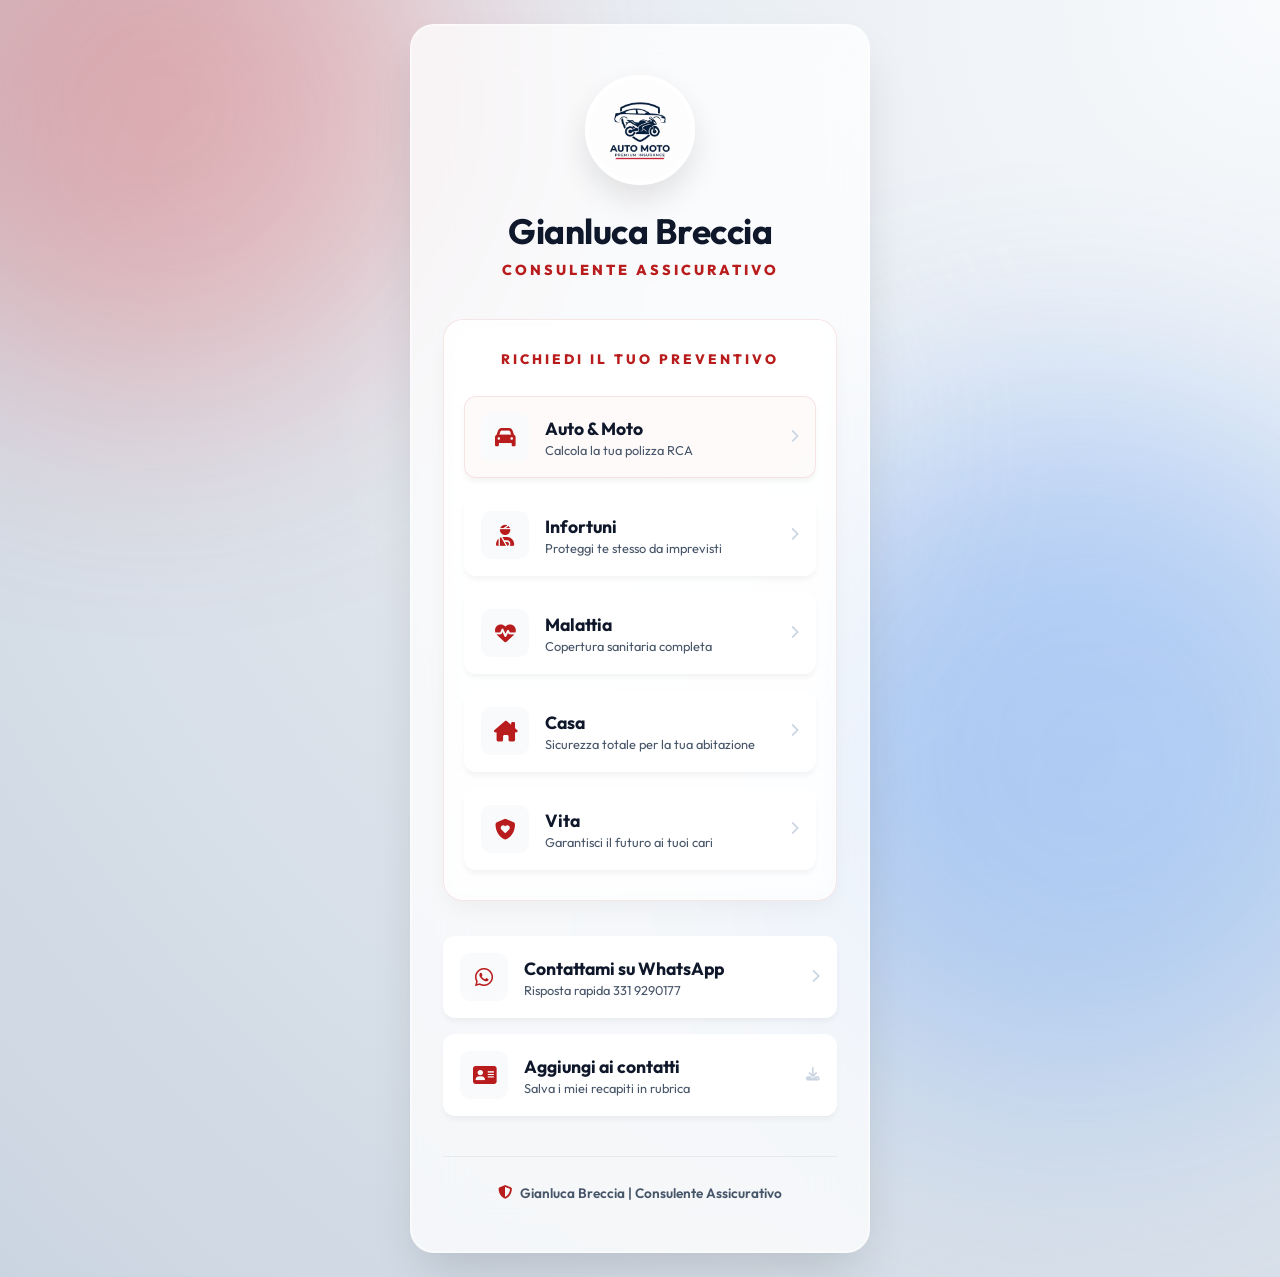
==== commit 0c568cda: "Add files via upload" ====
--- a/index.html
+++ b/index.html
@@ -35,10 +35,6 @@
                 </div>
                 <h1 class="reveal delay-2">Gianluca Breccia</h1>
                 <p class="title reveal delay-3">Consulente Assicurativo</p>
-                <div class="bio reveal delay-4">
-                    <p>Proteggiamo ciò che conta di più per te e la tua famiglia. Soluzioni assicurative su misura
-                        progettate per la tua massima serenità quotidiana.</p>
-                </div>
             </header>
 
             <section class="links-section">
--- a/card-style.css
+++ b/card-style.css
@@ -236,22 +236,38 @@
 
 /* Quote Group Container */
 .quote-group {
-    background: rgba(255, 255, 255, 0.35);
-    border: 1px solid rgba(255, 255, 255, 0.5);
-    border-radius: 16px;
-    padding: 24px 16px;
+    background: rgba(255, 255, 255, 0.45);
+    border: 1px solid rgba(185, 28, 28, 0.1);
+    border-radius: 20px;
+    padding: 30px 20px;
+    margin-bottom: 35px;
+    box-shadow:
+        0 10px 25px -5px rgba(0, 0, 0, 0.05),
+        inset 0 0 0 1px rgba(255, 255, 255, 0.8);
+    position: relative;
+    backdrop-filter: blur(10px);
+}
+
+.quote-group::before {
+    content: '';
+    position: absolute;
+    top: 0;
+    left: 0;
+    width: 100%;
+    height: 100%;
+    border-radius: 20px;
+    background: linear-gradient(180deg, rgba(255, 255, 255, 0.4) 0%, transparent 100%);
+    pointer-events: none;
+}
+
+.quote-group h2 {
+    font-size: 0.85rem;
+    text-transform: uppercase;
+    letter-spacing: 3px;
+    color: var(--primary-color);
     margin-bottom: 28px;
-    box-shadow: inset 0 2px 10px rgba(0, 0, 0, 0.02);
-}
-
-.quote-group h2 {
-    font-size: 0.8rem;
-    text-transform: uppercase;
-    letter-spacing: 4px;
-    color: var(--primary-color);
-    margin-bottom: 24px;
     font-weight: 800;
-    opacity: 0.8;
+    position: relative;
 }
 
 .grid-links {
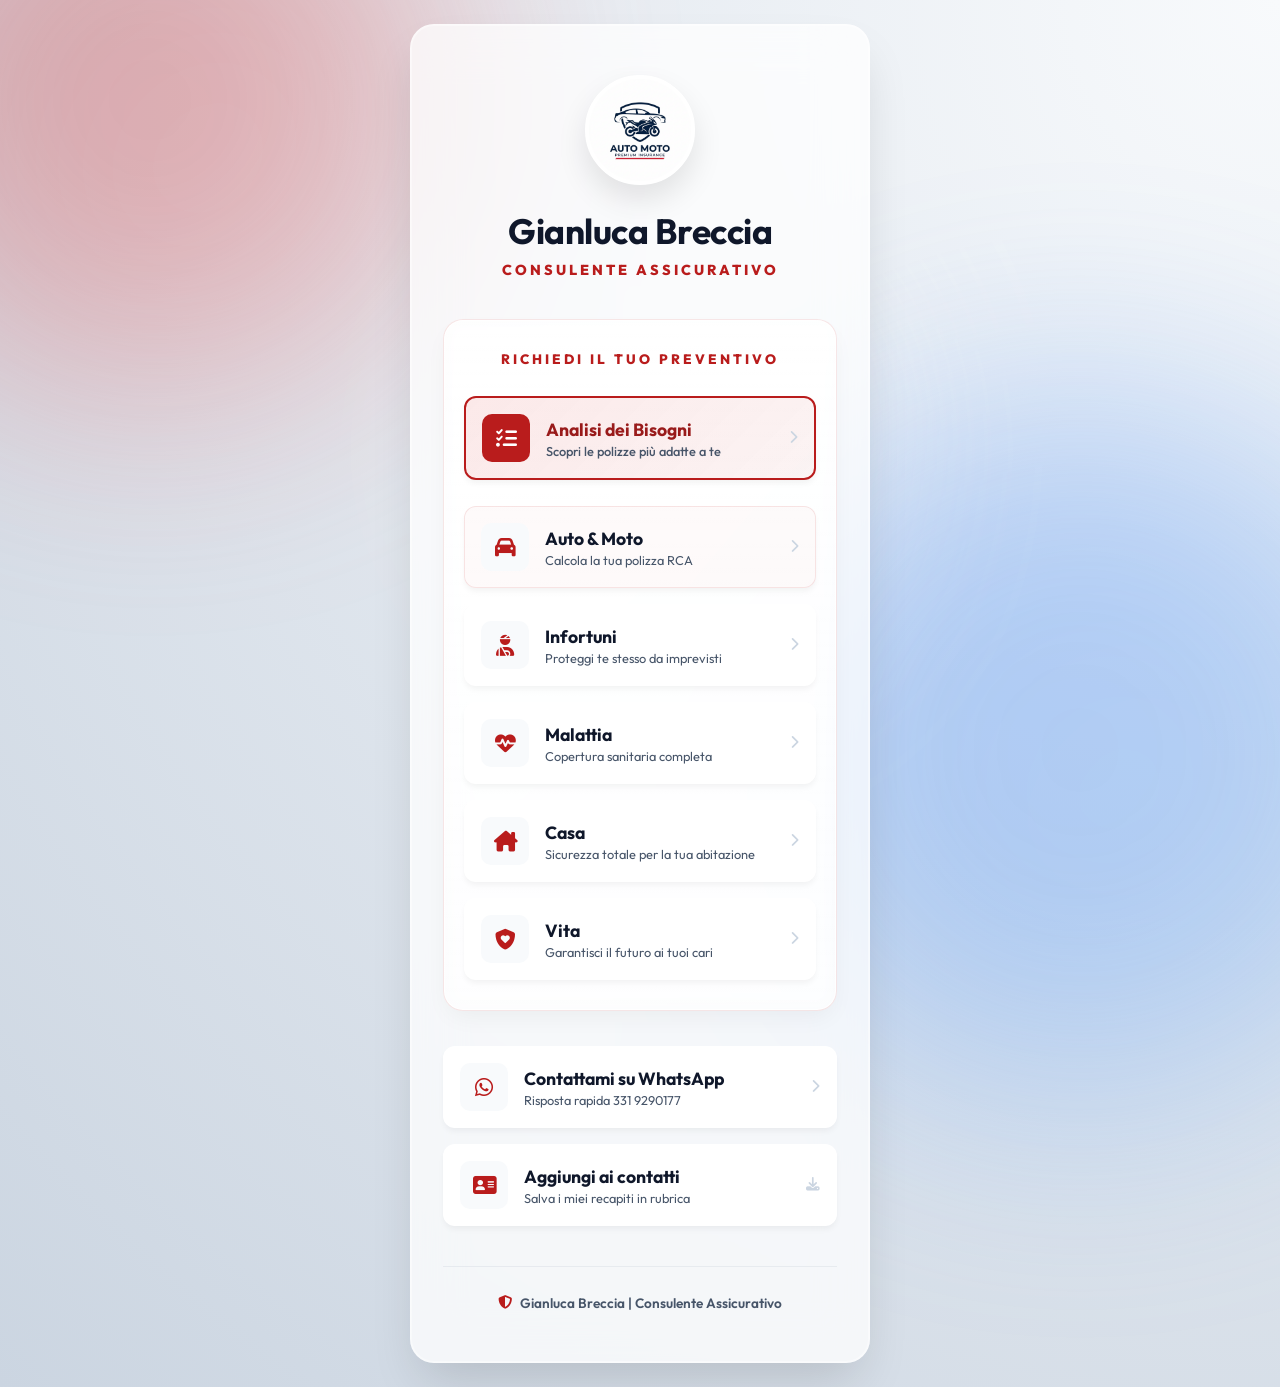
==== commit b4f30c77: "Add files via upload" ====
--- a/index.html
+++ b/index.html
@@ -42,6 +42,19 @@
                 <div class="quote-group reveal delay-5">
                     <h2>Richiedi il tuo preventivo</h2>
                     <div class="grid-links">
+                        <a href="questionario.html" class="link-item questionnaire-link reveal delay-6"
+                            id="btn-questionario">
+                            <div class="icon-box">
+                                <i class="fa-solid fa-list-check"></i>
+                            </div>
+                            <div class="link-info">
+                                <span class="link-title">Analisi dei Bisogni</span>
+                                <span class="link-desc" style="font-weight: 500;">Scopri le polizze più adatte a
+                                    te</span>
+                            </div>
+                            <i class="fa-solid fa-chevron-right arrow"></i>
+                        </a>
+
                         <a href="preventivo-auto.html" class="link-item highlight reveal delay-6" id="btn-auto">
                             <div class="icon-box">
                                 <i class="fa-solid fa-car"></i>
--- a/card-style.css
+++ b/card-style.css
@@ -301,6 +301,25 @@
     border-color: rgba(185, 28, 28, 0.1);
 }
 
+.link-item.questionnaire-link {
+    background: linear-gradient(135deg, rgba(220, 38, 38, 0.1), rgba(185, 28, 28, 0.05));
+    border: 2px solid var(--primary-color);
+    margin-bottom: 10px;
+}
+
+.link-item.questionnaire-link .icon-box {
+    background: var(--primary-color);
+    color: white;
+}
+
+.link-item.questionnaire-link:hover {
+    box-shadow: 0 15px 30px rgba(185, 28, 28, 0.2);
+}
+
+.link-item.questionnaire-link .link-title {
+    color: var(--primary-hover);
+}
+
 .icon-box {
     width: 48px;
     height: 48px;
